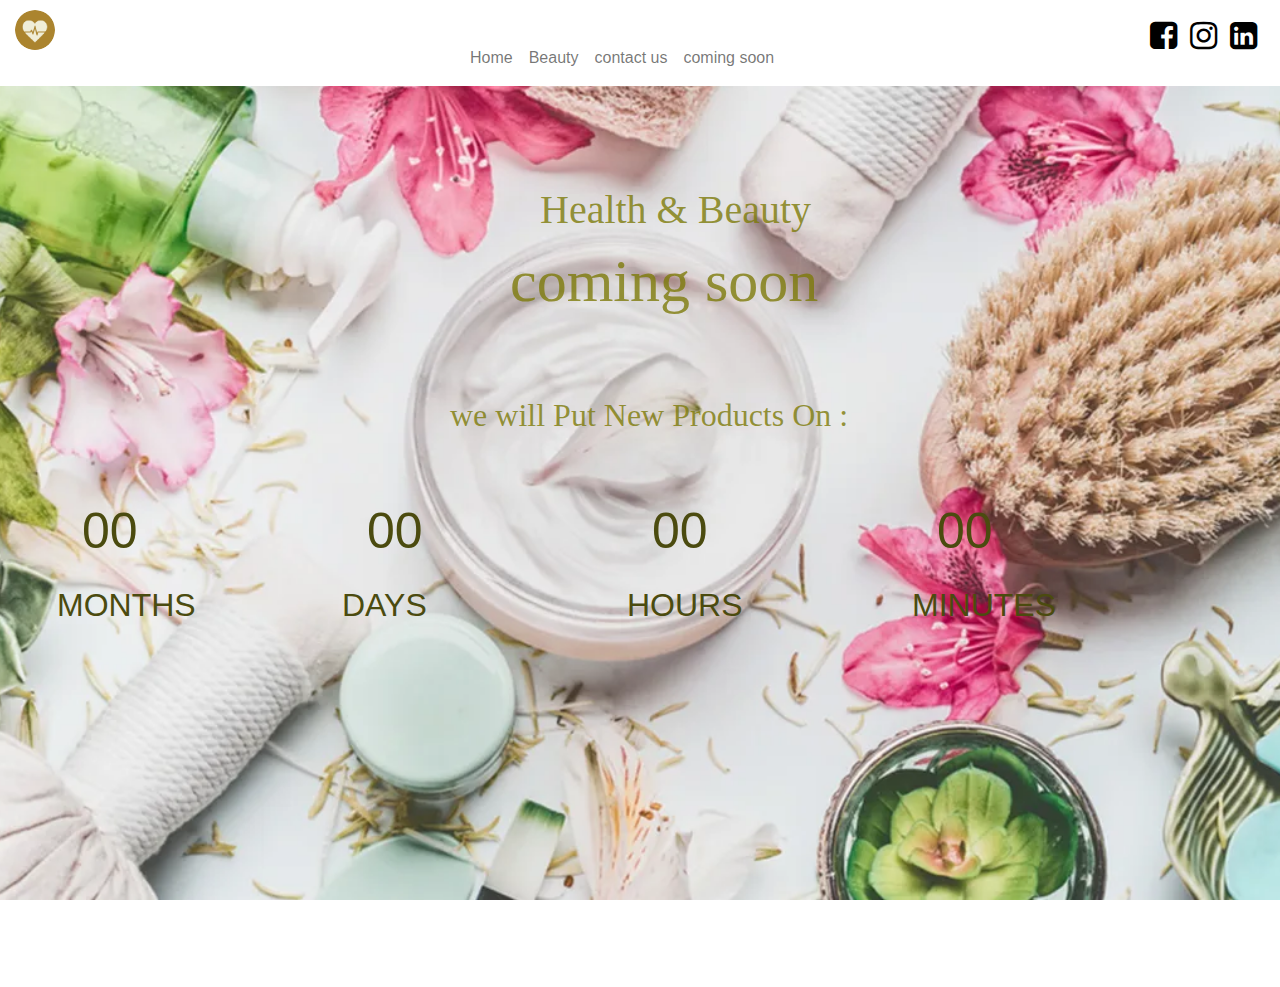
==== coming.html @ f37023f3 "Hackathon" ====
<!DOCTYPE html>
<html lang="en">
<head>
    <meta charset="UTF-8">
    <meta http-equiv="X-UA-Compatible" content="IE=edge">
    <meta name="viewport" content="width=device-width, initial-scale=1.0">
    <title>Document</title>
    <link rel="stylesheet" href="coming.css">
    <link rel="stylesheet" href="bootstrap.min.css">
    <link href="https://maxcdn.bootstrapcdn.com/font-awesome/4.7.0/css/font-awesome.min.css" rel="stylesheet" integrity="sha384-wvfXpqpZZVQGK6TAh5PVlGOfQNHSoD2xbE+QkPxCAFlNEevoEH3Sl0sibVcOQVnN" crossorigin="anonymous">
</head>
<body>
    <div>
        <img src="images.png" alt="erreur" id="logo">
        
      </div>
      <div class="icone">
        <a href="https://www.facebook.com" target="_blank" title="Facebook"><span class="fa fa-facebook-square fa-2x ga-right" id="FB"></span></a>
        <a href="https://www.instagram.com" target="_blank" title="Instagram"><span class="fa fa-instagram fa-2x ga-right" id="int"></span></a>
        <a href="https://www.linkedin.com" target="_blank" title="LinkedIn"><span class="fa fa-linkedin-square fa-2x ga-right" id="li"></span></a>
      </div>
    <div class="navbar navbar-expand-lg navbar-light  " id="nav">
        <div class="container-fluid" >
          <ul class="navbar-nav">
            <li class="nav-item">
              <a class="nav-link" href="index.html">Home</a>
            </li>
          </ul>
          
          <div class="collapse navbar-collapse" id="navbarNavDropdown">
            <ul class="navbar-nav">
              <li class="nav-item">
                <a class="nav-link" href="cosmetic.html">Beauty</a>
              </li>
              
                <li class="nav-item">
                  <a class="nav-link" href="contact.html">contact us</a>
                </li>
                <li class="nav-item">
                  <a class="nav-link" href="#">coming soon</a>
                </li>
              </li>
            </ul>
          </div>
        </div>
      </div>
      <div class="img1">
        <h1>Health & Beauty </h1>
        <P>coming soon</P>
        <p class="h2">we will Put New Products On :</p>
        <div class="container">
            <div class="row">
                <div class="col-md-3"><span>00</span><h2>MONTHS</h2></div>
                <div class="col-md-3"><span>00</span><h2>DAYS</h2></div>
                <div class="col-md-3"><span>00</span><h2>HOURS</h2></div>
                <div class="col-md-3"><span>00</span><h2>MINUTES</h2></div>
                
            </div>
          </div>
        
      </div>
      
    
</body>
</html>
---- coming.css ----
#logo{
    position: relative;
    top: 10px;
    left: 15px;
    height: 40px;
    width: 40px;
    border-radius: 50px;
}
#nav{
    position:relative;
    top: -10px;
}
a:hover{
    background-color:rgba(124, 122, 7, 0.788) ;
    left: 400px; 
    border-radius: 20px;
}
.nav-item{
    font-family: 'Lucida Sans', 'Lucida Sans Regular', 'Lucida Grande', 'Lucida Sans Unicode', Geneva, Verdana, sans-serif;
    color: rgba(124, 122, 7, 0.788);
    position: relative;
    left: 450px;
    
}
.navbar-brand{
    font-family: 'Lucida Sans', 'Lucida Sans Regular', 'Lucida Grande', 'Lucida Sans Unicode', Geneva, Verdana, sans-serif;
    color: rgba(124, 122, 7, 0.788);
    position: relative;
    left: 320px;

}
.img1{
    height: 99vh;
    background-image: url(coming.png);
    background-size: cover;
    background-attachment: fixed;
    background-position: center;
    position: relative;
    top: -10px;
}
p{
    color: rgba(124, 122, 7, 0.788);
    position: absolute;
    left: 510px;
    top: 150px;
    font-family: "Baskerville Old Face";
    font-size: 60px;
}
h1{
    position: absolute;
    font-family: 'Brush Script MT';
    font-size: 20px;
    position:absolute;
    left: 540px;
    top: 100px;
    color: rgba(124, 122, 7, 0.788);
    
}
.col-md-3{
    position: relative;
    top: 400%;
}
.h2{
    position: absolute;
    font-family:"Baskerville Old Face" ;
    font-size: 50px;
    position:absolute;
    left: 450px;
    top: 310px;
    color: rgba(124, 122, 7, 0.788); 
}
span{
    font-family: Arial, Helvetica, sans-serif;
    font-size: 50px;
    color:rgb(75, 75, 15);
    position: absolute;
    top: 880%;
}
h2{
    font-family: Arial, Helvetica, sans-serif;
    font-size: 50px;
    color: rgb(75, 75, 15);
    position: relative;
    top: 500px;
    left:-25px ;
   
}
#FB{
    color: black;
    position: absolute;
    top: 1%;
    left: 150px;
}
#int{
color:black;
position: absolute;
top: 1%;
left: 190px;
height: 20px;
}
#li{
    color: black;
    position: absolute;
    top: 1%;
    left:230px ;
}
#FB:hover ,#int:hover,#li:hover{
   color:rgba(124, 122, 7, 0.788) ;
}
.icone{
    position: absolute;
    left: 1000px;
    top: 20px;
}
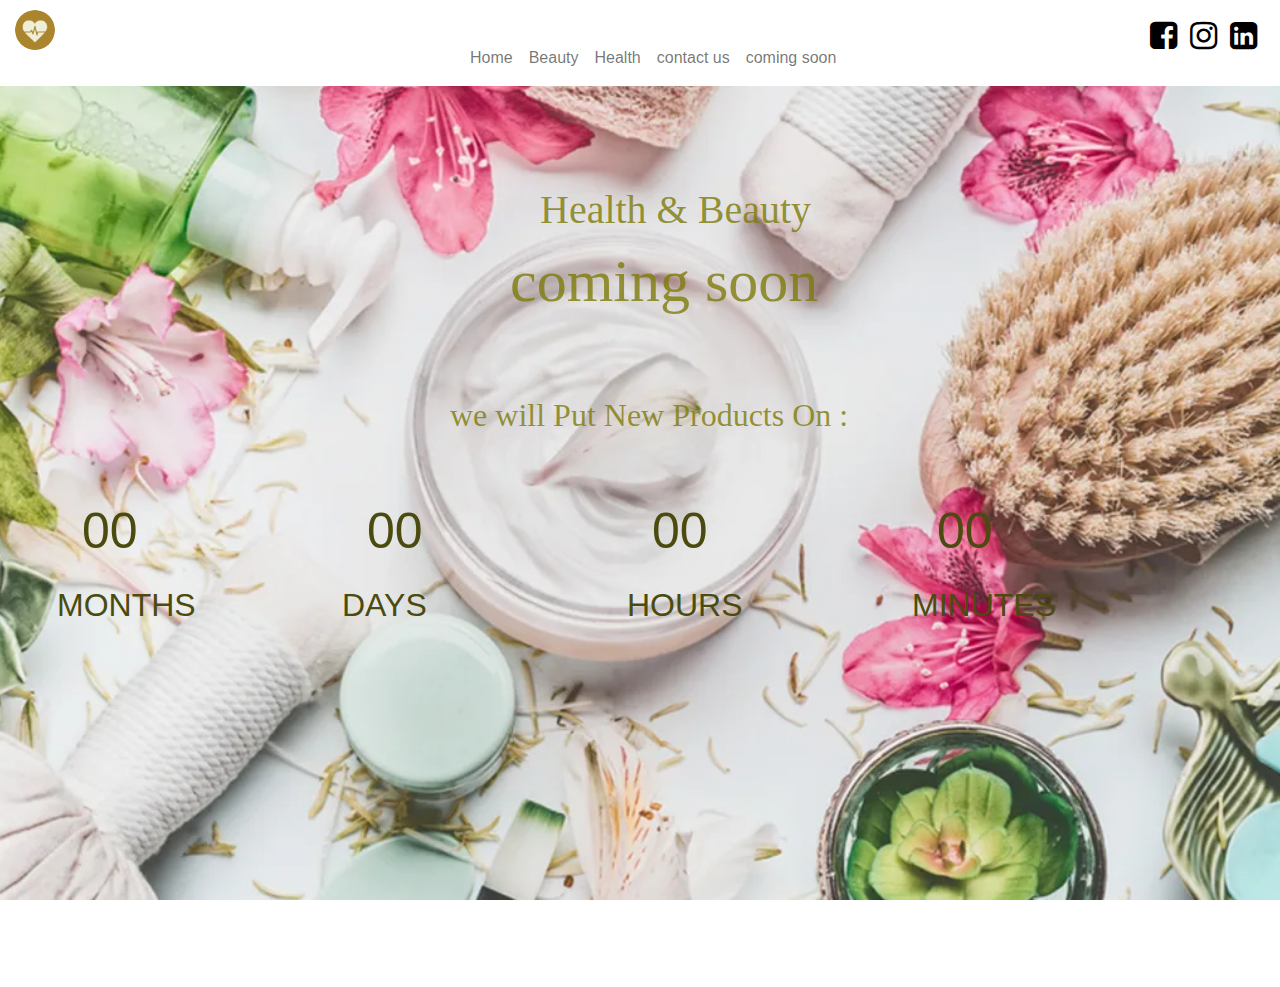
==== commit 426d018f: "hack" ====
--- a/coming.html
+++ b/coming.html
@@ -32,6 +32,9 @@
               <li class="nav-item">
                 <a class="nav-link" href="cosmetic.html">Beauty</a>
               </li>
+              <li class="nav-item">
+                <a class="nav-link" href="health.HTML">Health</a>
+              </li>
               
                 <li class="nav-item">
                   <a class="nav-link" href="contact.html">contact us</a>
--- a/coming.css
+++ b/coming.css
@@ -1,3 +1,4 @@
+
 #logo{
     position: relative;
     top: 10px;
